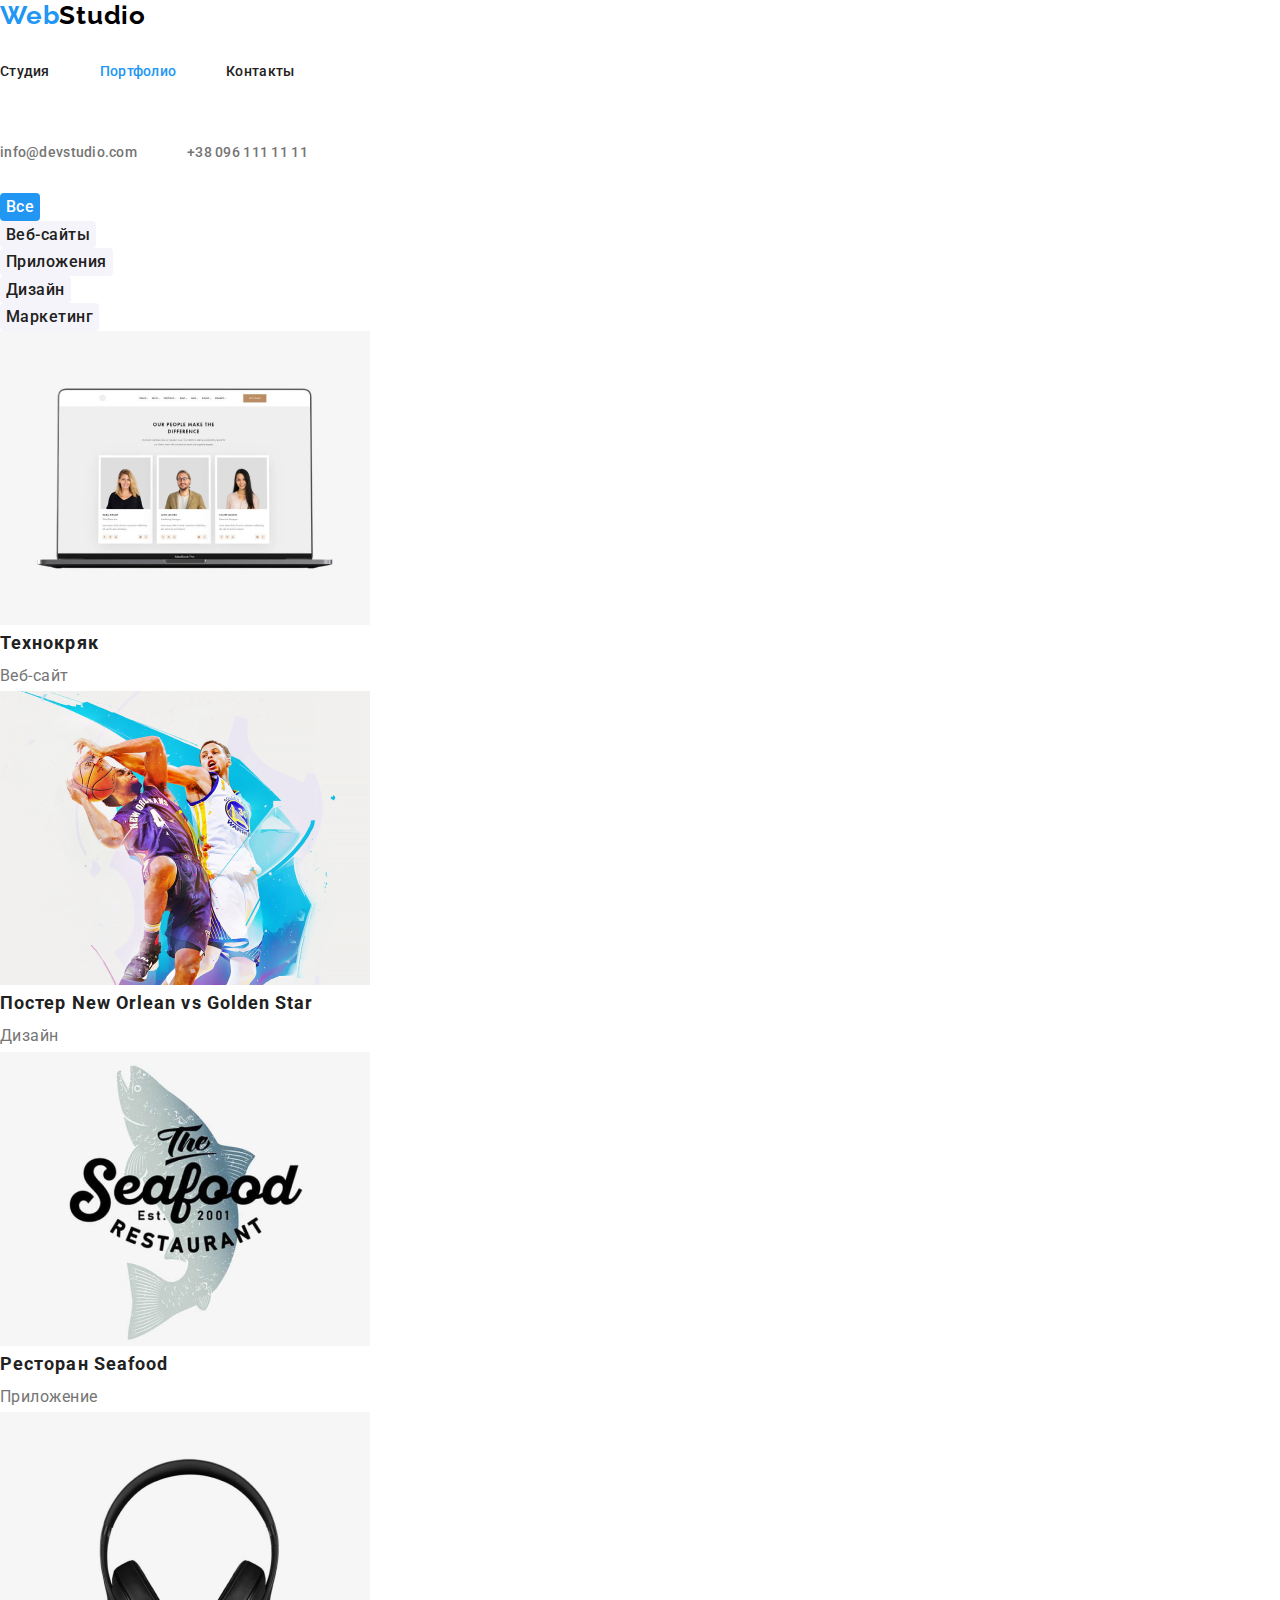
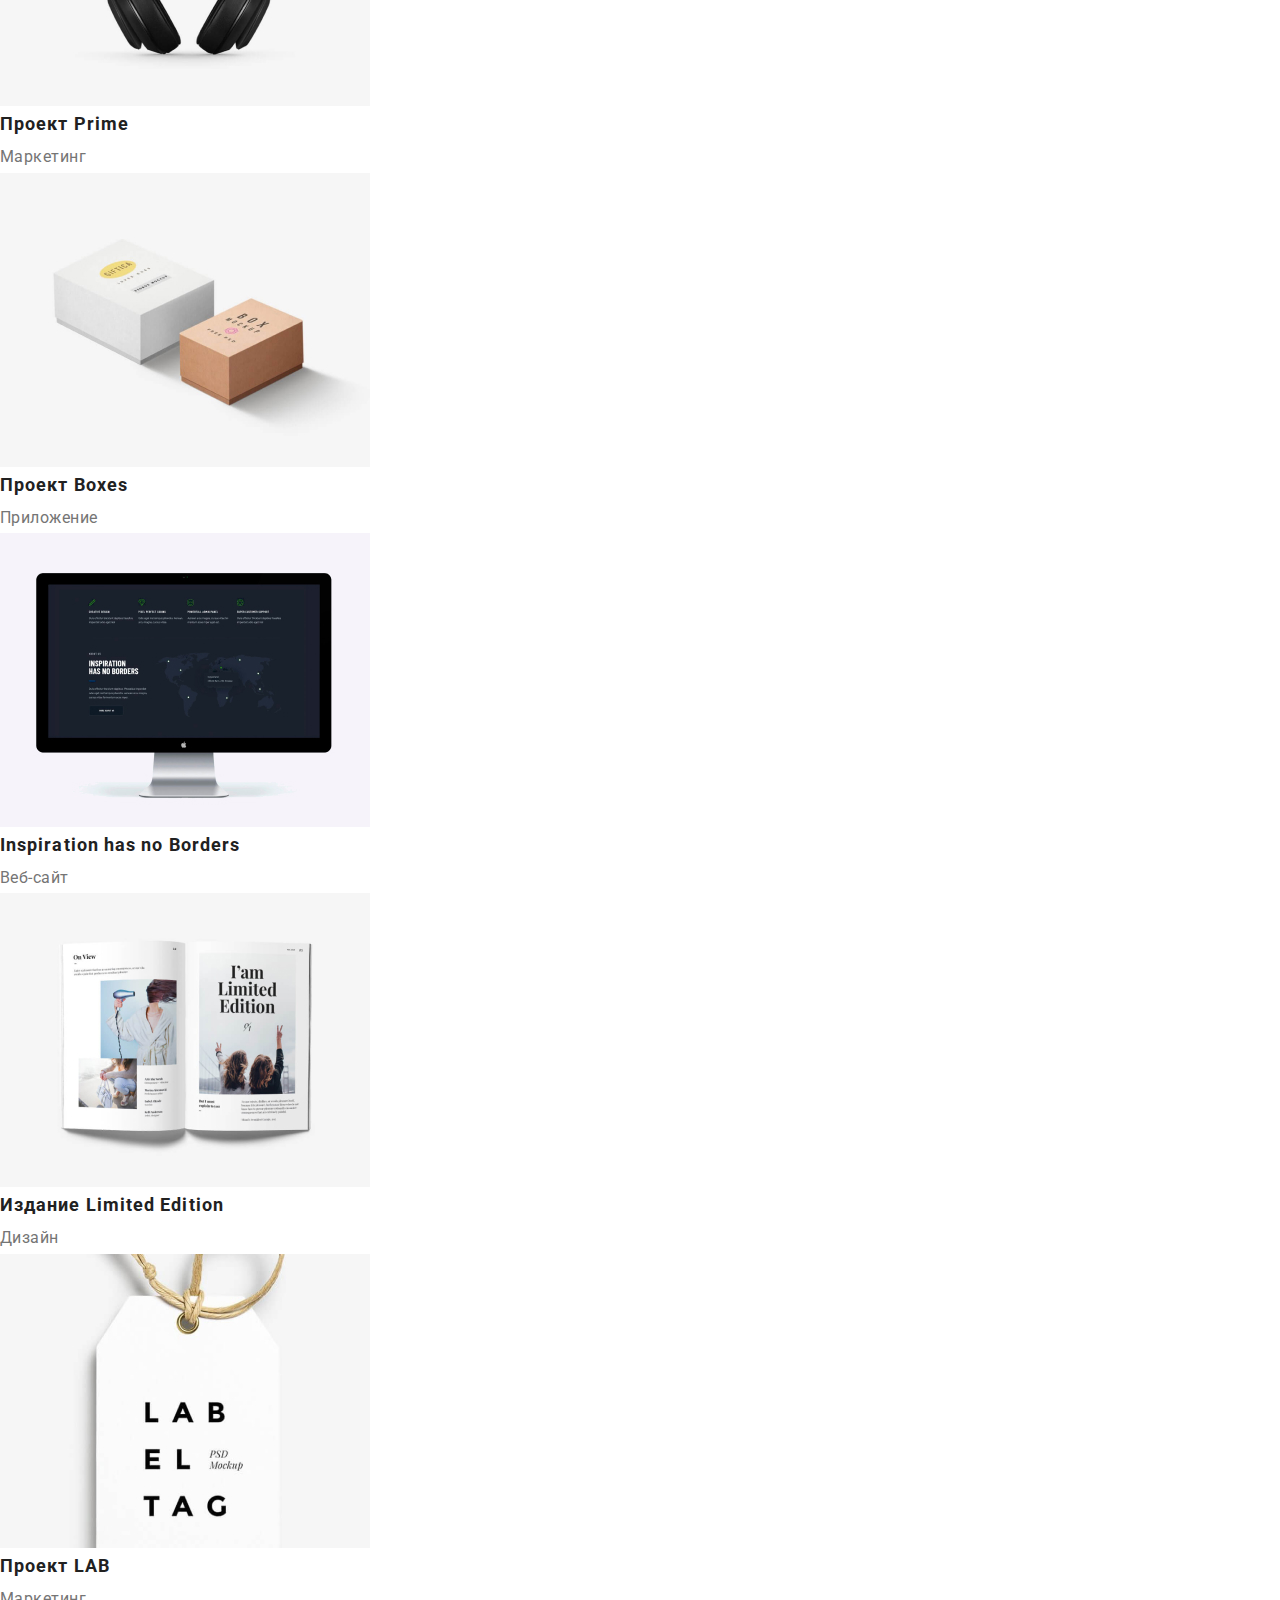
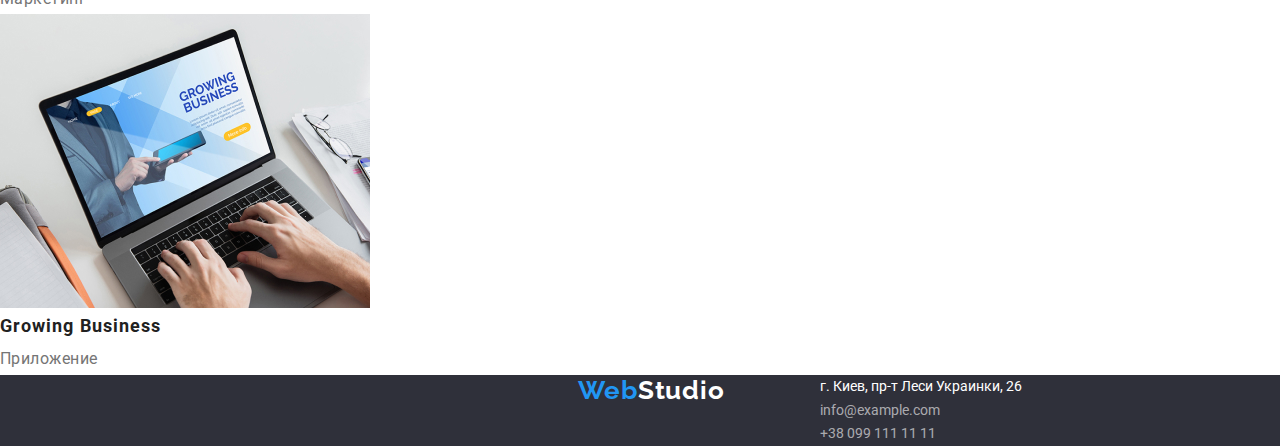
==== portfolio.html @ 2b71cb9a "Initial commit" ====
<!DOCTYPE html>
<html lang="ru">

<head>
  <meta charset="UTF-8" />
  <meta http-equiv="X-UA-Compatible" content="IE=edge" />
  <meta name="viewport" content="width=device-width, initial-scale=1.0" />
  <link rel="preconnect" href="https://fonts.googleapis.com">
  <link rel="preconnect" href="https://fonts.gstatic.com" crossorigin>
  <link href="https://fonts.googleapis.com/css2?family=Raleway:wght@700&family=Roboto:wght@400;500;700;900&display=swap"
    rel="stylesheet">
  <link rel="stylesheet" href="https://cdnjs.cloudflare.com/ajax/libs/modern-normalize/1.1.0/modern-normalize.css"
    integrity="sha512-Y0MM+V6ymRKN2zStTqzQ227DWhhp4Mzdo6gnlRnuaNCbc+YN/ZH0sBCLTM4M0oSy9c9VKiCvd4Jk44aCLrNS5Q=="
    crossorigin="anonymous" referrerpolicy="no-referrer" />
  <link rel="stylesheet" href="./css/styles.css" />
  <title>Портфолио WebStudio</title>
</head>

<body>
  <header>
    <nav>
      <a class="logo link" href="./index.html">Web<span class="logo-header">Studio</span></a>
      <ul class="nav-list list">
        <li><a class="nav-link link" href="./index.html">Студия</a></li>
        <li><a class="nav-link link current" href="./portfolio.html">Портфолио</a></li>
        <li><a class="nav-link link" href="http://google.com">Контакты</a></li>
      </ul>
    </nav>
    <ul class="contacts-list list">
      <li><a class="contacts-link link" href="mailto:info@devstudio.com">info@devstudio.com</a></li>
      <li><a class="contacts-link link" href="tel:+380961111111">+38 096 111 11 11</a></li>
    </ul>
  </header>
  <main class="portfolio">
    <section class="projects">
      <h1 class="invisible-title">Нашы работы</h1>
      <ul class="filter-list list">
        <li class="filter-item">
          <button class="filter-button current-button" type="button">Все</button>
        </li>
        <li>
          <button class="filter-button" type="button">Веб-сайты</button>
        </li>
        <li>
          <button class="filter-button" type="button">Приложения</button>
        </li>
        <li>
          <button class="filter-button" type="button">Дизайн</button>
        </li>
        <li>
          <button class="filter-button" type="button">Маркетинг</button>
        </li>
      </ul>
      <ul class="project-list list">
        <li class="project-item">
          <a class="link" href="http://google.com"><img class="projects-image" src="./image/portfolio/techno.jpg"
              alt="Веб-страница открыта на ноутбуке" width="370" />
            <h2 class="project-title">Технокряк</h2>
            <p class="project-text">Веб-сайт</p>
          </a>
        </li>
        <li class="project-item">
          <a class="link" href="http://google.com"> <img class="projects-image" src="./image/portfolio/poster.jpg"
              alt="Баскетболисты борются за мячь" width="370" />
            <h2 class="project-title">Постер <span lang="en">New Orlean vs Golden Star</span></h2>
            <p class="project-text">Дизайн</p>
          </a>
        </li>
        <li class="project-item">
          <a class="link" href="http://google.com"><img class="projects-image" src="./image/portfolio/saefood.jpg"
              alt="Логотип с рыбой на фоне" width="370" />
            <h2 class="project-title">Ресторан <span lang="en">Seafood</span></h2>
            <p class="project-text">Приложение</p>
          </a>
        </li>
        <li class="project-item">
          <a class="link" href="http://google.com"><img class="projects-image" src="./image/portfolio/prime.jpg"
              alt="Внешние наушники" width="370" />
            <h2 class="project-title">Проект <span lang="en">Prime</span></h2>
            <p class="project-text">Маркетинг</p>
          </a>
        </li>
        <li class="project-item">
          <a class="link" href="http://google.com"><img class="projects-image" src="./image/portfolio/boxes.jpg"
              alt="Две коробки" width="370" />
            <h2 class="project-title">Проект <span lang="en">Boxes</span></h2>
            <p class="project-text">Приложение</p>
          </a>
        </li>
        <li class="project-item">
          <a class="link" href="http://google.com"><img class="projects-image" src="./image/portfolio/no_Borders.jpg"
              alt="Веб-страница на мониторе" width="370" />
            <h2 class="project-title"><span lang="en">Inspiration has no Borders</span></h2>
            <p class="project-text">Веб-сайт</p>
          </a>
        </li>
        <li class="project-item">
          <a class="link" href="http://google.com"> <img class="projects-image"
              src="./image/portfolio/Limited_Edition.jpg" alt="Открытая книга" width="370" />
            <h2 class="project-title">Издание <span lang="en">Limited Edition</span></h2>
            <p class="project-text">Дизайн</p>
          </a>
        </li>
        <li class="project-item">
          <a class="link" href="http://google.com"><img class="projects-image" src="./image/portfolio/LAB.jpg"
              alt="Бирка" width="370" />
            <h2 class="project-title">Проект <span lang="en">LAB</span></h2>
            <p class="project-text">Маркетинг</p>
          </a>
        </li>
        <li class="project-item">
          <a class="link" href="http://google.com"><img class="projects-image" src="./image/portfolio/GB.jpg"
              alt="Мужчина работает на ноутбуке" width="370" />
            <h2 class="project-title"><span lang="en">Growing Business</span></h2>
            <p class="project-text">Приложение</p>
          </a>
        </li>
      </ul>
    </section>
  </main>
  <footer class="footer">
    <a class="logo link" href="./index.html">Web<span class="logo-footer">Studio</span></a>
    <address class="adress">
      <ul class="adress-list list">
        <li class="adress-item link">г. Киев, пр-т Леси Украинки, 26</li>
        <li class="adress-item"><a class="adress-link link" href="mailto:info@example.com">info@example.com</a></li>
        <li class="adress-item"><a class="adress-link link" href="tel:+380991111111">+38 099 111 11 11</a></li>
      </ul>
    </address>
  </footer>
</body>

</html>
---- css/styles.css ----
:root {
    --title-color: #212121;
    --text-color: #757575;
    --accent-color: #2196F3;
    --button-hover-coolor: #188CE8;
    --background-color: #F5F4FA;
    --footer-background-color: #2F303A;
    --white: #ffffff;
}

body {
    font-family: 'Roboto', sans-serif;
    color: var(--text-color);
    font-size: 14px;
    width: 1600px;
}

/* Обнуляючі стилі */

.list {
    list-style: none;
}

.link {
    text-decoration: none;
    font-style: normal;
}

h1,
h2,
h3,
ul,
p {
    margin: 0;
    padding: 0;
}

img {
    display: block;
}

/*Стилі хедера*/

.container {
    width: 1200px;
    margin: 0 auto;
    padding-top: 94px;
    padding-right: 15px;
    padding-bottom: 94px;
    padding-left: 15px;
}

.flex-container {
    display: flex;
    justify-content: center;
}

.container-header {
    padding-top: 0;
    padding-bottom: 0;
}

.navigation {
    display: flex;
    align-items: center;
    margin-right: 330px;
}

.logo {
    display: block;
    margin-right: 95px;

    font-family: 'Raleway', sans-serif;
    font-weight: 700;
    font-size: 26px;
    line-height: 1.2;
    letter-spacing: 0.03em;
    color: var(--accent-color);
}

.logo-header {
    color: #000;
}

.nav-list {
    display: flex;

    padding-top: 32px;
    padding-bottom: 32px;
    padding-left: 0;
    margin-top: 0;
    margin-bottom: 0;


    color: var(--text-color);
}

.nav-list :not(:last-child) {
    margin-right: 50px;
}

.nav-link {
    font-weight: 500;
    line-height: 1.14;
    letter-spacing: 0.02em;

    color: var(--title-color);
}

.nav-link:hover,
.nav-link:focus {
    color: var(--accent-color);
}

.current {
    color: var(--accent-color);
}

.contacts-list {
    display: flex;
    margin-left: auto;

    padding-top: 32px;
    padding-bottom: 32px;
    padding-left: 0;
    margin: 0;

}

.contacts-list :not(:last-child) {
    margin-right: 50px;
}

.contacts-link {
    font-weight: 500;
    line-height: 1.14;
    letter-spacing: 0.02em;

    color: var(--text-color);
}

.contacts-link:hover,
.contacts-link:focus {
    color: var(--accent-color);
}

/*Стилі головної сторінки */

.hero {
    padding-top: 200px;
    padding-right: 15px;
    padding-bottom: 200px;
    padding-left: 15px;
    background-color: var(--footer-background-color);
}

.page-title {
    font-weight: 900;
    font-size: 44px;
    line-height: 1.36;
    text-align: center;
    letter-spacing: 0.06em;
    text-transform: uppercase;

    color: var(--white);
}

.button {
    margin-top: 30px;
    margin-left: 700px;
    padding: 10px 32px;

    font-family: inherit;
    font-weight: 700;
    font-size: 16px;
    line-height: 1.9;
    text-align: center;
    letter-spacing: 0.06em;
    cursor: pointer;

    color: var(--white);
    background-color: var(--accent-color);

    box-shadow: 0px 4px 4px rgba(0, 0, 0, 0.15);
    border-radius: 4px;
    border: 0;
}

.button:hover,
.button:focus {
    background-color: var(--button-hover-coolor);
}

.invisible-title {
    display: none;
}

.preference-item:not(:last-child) {
    margin-right: 30px;
}

.preference-item {
    display: block;
    width: 270px;
}

.preference-title {
    margin-bottom: 10px;

    font-weight: 700;
    font-size: inherit;
    line-height: 1.14;
    letter-spacing: 0.03em;
    text-transform: uppercase;

    color: var(--title-color);
}

.prefrence-text {
    font-weight: 400;
    line-height: 1.7;
    letter-spacing: 0.03em;
}

.title {
    margin-bottom: 50px;

    font-weight: 700;
    font-size: 36px;
    line-height: 1.36;
    text-align: center;
    letter-spacing: 0.03em;

    color: var(--title-color);
}

.our-work-list>li:not(:last-child) {
    margin-right: 30px;
}

.team {
    background-color: var(--background-color);
}

.team-item {
    height: 368px;
    background-color: var(--white);
    border-radius: 0 0 4px 4px;
    box-shadow: #acacac 0 1px 2px 1px;
}

.team-item:not(:last-child) {
    margin-right: 30px;
}

.employee-photo {
    margin-bottom: 30px;
}


.subtitle {
    margin-bottom: 10px;

    font-weight: 500;
    font-size: 16px;
    line-height: 1.2;
    text-align: center;
    letter-spacing: 0.03em;

    color: var(--title-color);
}

.team-text {
    font-size: 16px;
    line-height: 1.2;
    text-align: center;
    letter-spacing: 0.03em;
}

/* Стилі футера */

.footer {
    background-color: var(--footer-background-color);
    display: flex;
    justify-content: center;
}

.footer-container {
    padding-top: 60px;
    padding-bottom: 60px;
    width: 1200px;
}

.logo-footer {
    font-family: 'Raleway', sans-serif;
    font-weight: 700;
    font-size: 26px;
    line-height: 1.2;
    letter-spacing: 0.03em;
    color: var(--white);
}

.adress-item {
    font-weight: 400;
    line-height: 1.71;

    color: var(--white);
}

.adress-link {
    color: rgba(255, 255, 255, 0.6);
}

.adress-link:hover {
    color: var(--accent-color);
}

/* Стилі сторінки Portfolio */

.filter-button {
    font-family: inherit;
    font-weight: 500;
    font-size: 16px;
    line-height: 1.6;
    text-align: center;
    letter-spacing: 0.03em;
    cursor: pointer;

    color: var(--title-color);
    background-color: var(--background-color);

    border-radius: 4px;
    border: 0;
}

.current-button {
    background-color: var(--accent-color);
    color: var(--white);
}

.filter-button:hover,
.filter-button:focus {
    background-color: var(--accent-color);
    color: var(--white);
}

.project-item a {
    text-decoration: none;
    color: inherit;
}

.project-title {
    font-weight: 700;
    font-size: 18px;
    line-height: 2;
    letter-spacing: 0.06em;

    color: var(--title-color);
}

.project-text {
    font-size: 16px;
    line-height: 1.9;
    letter-spacing: 0.03em;

    color: var(--text-color);
}
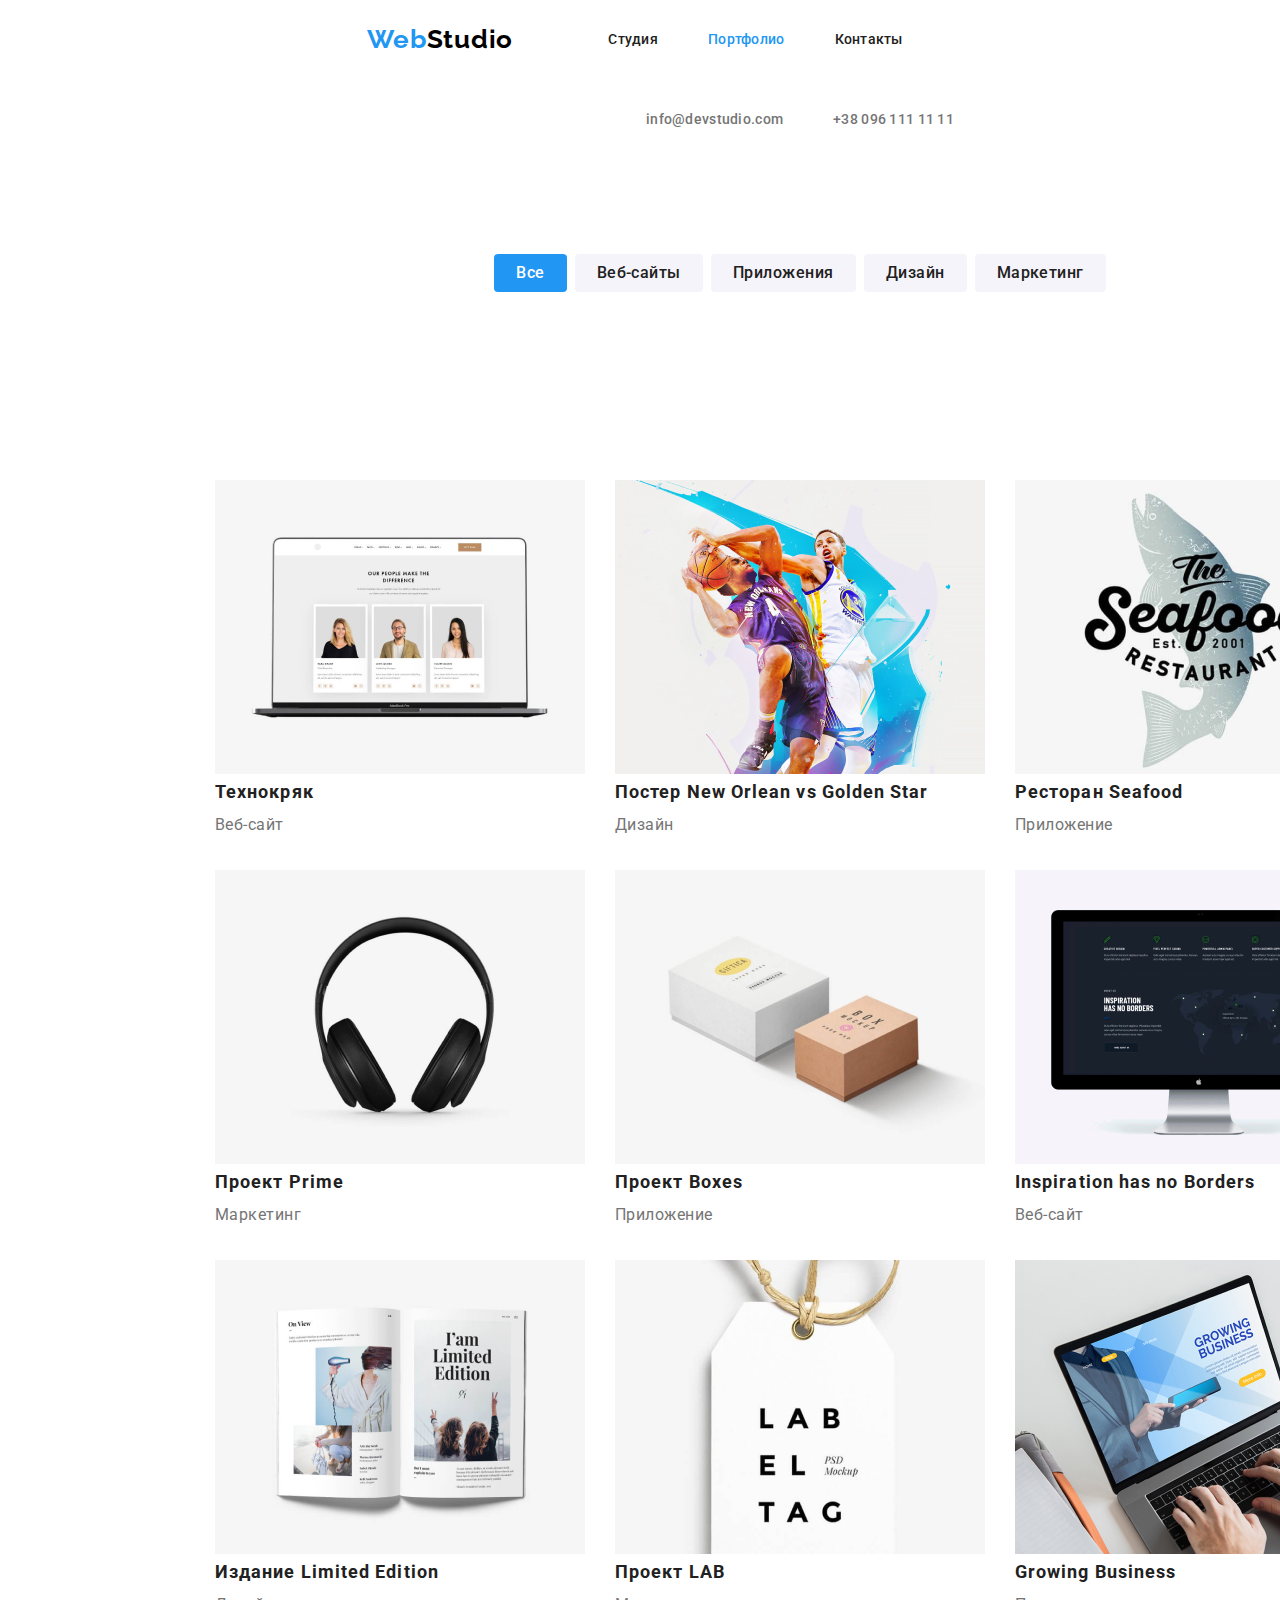
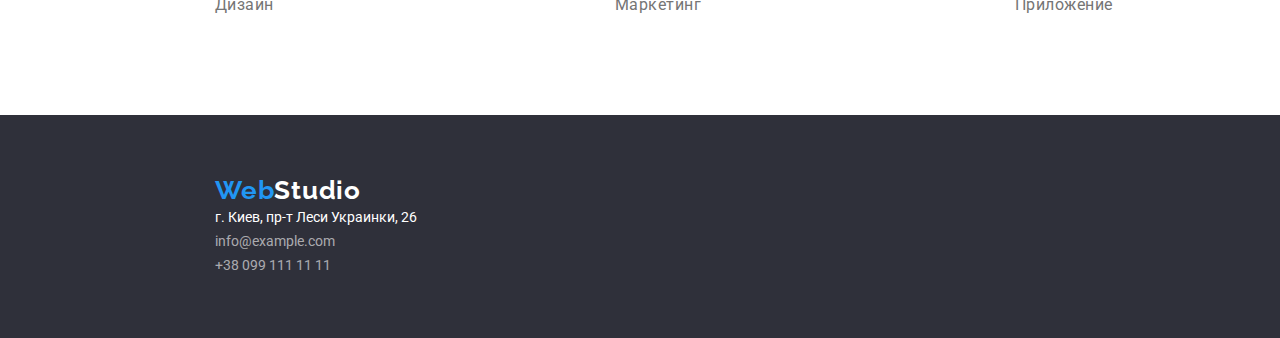
==== commit ecad3941: "Позиціонування стоінки портфоліо" ====
--- a/portfolio.html
+++ b/portfolio.html
@@ -18,115 +18,123 @@
 
 <body>
   <header>
-    <nav>
-      <a class="logo link" href="./index.html">Web<span class="logo-header">Studio</span></a>
-      <ul class="nav-list list">
-        <li><a class="nav-link link" href="./index.html">Студия</a></li>
-        <li><a class="nav-link link current" href="./portfolio.html">Портфолио</a></li>
-        <li><a class="nav-link link" href="http://google.com">Контакты</a></li>
+    <div class="container container-header flex-container">
+      <nav class="navigation">
+        <a class="logo link" href="./index.html">Web<span class="logo-header">Studio</span></a>
+        <ul class="nav-list list">
+          <li><a class="nav-link link" href="./index.html">Студия</a></li>
+          <li><a class="nav-link link current" href="./portfolio.html">Портфолио</a></li>
+          <li><a class="nav-link link" href="http://google.com">Контакты</a></li>
+        </ul>
+      </nav>
+      <ul class="contacts-list list">
+        <li><a class="contacts-link link" href="mailto:info@devstudio.com">info@devstudio.com</a></li>
+        <li><a class="contacts-link link" href="tel:+380961111111">+38 096 111 11 11</a></li>
       </ul>
-    </nav>
-    <ul class="contacts-list list">
-      <li><a class="contacts-link link" href="mailto:info@devstudio.com">info@devstudio.com</a></li>
-      <li><a class="contacts-link link" href="tel:+380961111111">+38 096 111 11 11</a></li>
-    </ul>
+    </div>
   </header>
   <main class="portfolio">
     <section class="projects">
       <h1 class="invisible-title">Нашы работы</h1>
-      <ul class="filter-list list">
-        <li class="filter-item">
-          <button class="filter-button current-button" type="button">Все</button>
-        </li>
-        <li>
-          <button class="filter-button" type="button">Веб-сайты</button>
-        </li>
-        <li>
-          <button class="filter-button" type="button">Приложения</button>
-        </li>
-        <li>
-          <button class="filter-button" type="button">Дизайн</button>
-        </li>
-        <li>
-          <button class="filter-button" type="button">Маркетинг</button>
-        </li>
-      </ul>
-      <ul class="project-list list">
-        <li class="project-item">
-          <a class="link" href="http://google.com"><img class="projects-image" src="./image/portfolio/techno.jpg"
-              alt="Веб-страница открыта на ноутбуке" width="370" />
-            <h2 class="project-title">Технокряк</h2>
-            <p class="project-text">Веб-сайт</p>
-          </a>
-        </li>
-        <li class="project-item">
-          <a class="link" href="http://google.com"> <img class="projects-image" src="./image/portfolio/poster.jpg"
-              alt="Баскетболисты борются за мячь" width="370" />
-            <h2 class="project-title">Постер <span lang="en">New Orlean vs Golden Star</span></h2>
-            <p class="project-text">Дизайн</p>
-          </a>
-        </li>
-        <li class="project-item">
-          <a class="link" href="http://google.com"><img class="projects-image" src="./image/portfolio/saefood.jpg"
-              alt="Логотип с рыбой на фоне" width="370" />
-            <h2 class="project-title">Ресторан <span lang="en">Seafood</span></h2>
-            <p class="project-text">Приложение</p>
-          </a>
-        </li>
-        <li class="project-item">
-          <a class="link" href="http://google.com"><img class="projects-image" src="./image/portfolio/prime.jpg"
-              alt="Внешние наушники" width="370" />
-            <h2 class="project-title">Проект <span lang="en">Prime</span></h2>
-            <p class="project-text">Маркетинг</p>
-          </a>
-        </li>
-        <li class="project-item">
-          <a class="link" href="http://google.com"><img class="projects-image" src="./image/portfolio/boxes.jpg"
-              alt="Две коробки" width="370" />
-            <h2 class="project-title">Проект <span lang="en">Boxes</span></h2>
-            <p class="project-text">Приложение</p>
-          </a>
-        </li>
-        <li class="project-item">
-          <a class="link" href="http://google.com"><img class="projects-image" src="./image/portfolio/no_Borders.jpg"
-              alt="Веб-страница на мониторе" width="370" />
-            <h2 class="project-title"><span lang="en">Inspiration has no Borders</span></h2>
-            <p class="project-text">Веб-сайт</p>
-          </a>
-        </li>
-        <li class="project-item">
-          <a class="link" href="http://google.com"> <img class="projects-image"
-              src="./image/portfolio/Limited_Edition.jpg" alt="Открытая книга" width="370" />
-            <h2 class="project-title">Издание <span lang="en">Limited Edition</span></h2>
-            <p class="project-text">Дизайн</p>
-          </a>
-        </li>
-        <li class="project-item">
-          <a class="link" href="http://google.com"><img class="projects-image" src="./image/portfolio/LAB.jpg"
-              alt="Бирка" width="370" />
-            <h2 class="project-title">Проект <span lang="en">LAB</span></h2>
-            <p class="project-text">Маркетинг</p>
-          </a>
-        </li>
-        <li class="project-item">
-          <a class="link" href="http://google.com"><img class="projects-image" src="./image/portfolio/GB.jpg"
-              alt="Мужчина работает на ноутбуке" width="370" />
-            <h2 class="project-title"><span lang="en">Growing Business</span></h2>
-            <p class="project-text">Приложение</p>
-          </a>
-        </li>
-      </ul>
+      <div class="container">
+        <ul class="filter-list list flex-container">
+          <li  class="filter-item">
+            <button class="filter-button current-button" type="button">Все</button>
+          </li>
+          <li class="filter-item">
+            <button class="filter-button" type="button">Веб-сайты</button>
+          </li>
+          <li class="filter-item">
+            <button class="filter-button" type="button">Приложения</button>
+          </li>
+          <li class="filter-item">
+            <button class="filter-button" type="button">Дизайн</button>
+          </li>
+          <li class="filter-item">
+            <button class="filter-button" type="button">Маркетинг</button>
+          </li>
+        </ul>
+      </div>
+      <div class="container">
+        <ul class="project-list list flex-container">
+          <li class="project-item">
+            <a class="link" href="http://google.com"><img class="projects-image" src="./image/portfolio/techno.jpg"
+                alt="Веб-страница открыта на ноутбуке" width="370" />
+              <h2 class="project-title">Технокряк</h2>
+              <p class="project-text">Веб-сайт</p>
+            </a>
+          </li>
+          <li class="project-item">
+            <a class="link" href="http://google.com"> <img class="projects-image" src="./image/portfolio/poster.jpg"
+                alt="Баскетболисты борются за мячь" width="370" />
+              <h2 class="project-title">Постер <span lang="en">New Orlean vs Golden Star</span></h2>
+              <p class="project-text">Дизайн</p>
+            </a>
+          </li>
+          <li class="project-item">
+            <a class="link" href="http://google.com"><img class="projects-image" src="./image/portfolio/saefood.jpg"
+                alt="Логотип с рыбой на фоне" width="370" />
+              <h2 class="project-title">Ресторан <span lang="en">Seafood</span></h2>
+              <p class="project-text">Приложение</p>
+            </a>
+          </li>
+          <li class="project-item">
+            <a class="link" href="http://google.com"><img class="projects-image" src="./image/portfolio/prime.jpg"
+                alt="Внешние наушники" width="370" />
+              <h2 class="project-title">Проект <span lang="en">Prime</span></h2>
+              <p class="project-text">Маркетинг</p>
+            </a>
+          </li>
+          <li class="project-item">
+            <a class="link" href="http://google.com"><img class="projects-image" src="./image/portfolio/boxes.jpg"
+                alt="Две коробки" width="370" />
+              <h2 class="project-title">Проект <span lang="en">Boxes</span></h2>
+              <p class="project-text">Приложение</p>
+            </a>
+          </li>
+          <li class="project-item">
+            <a class="link" href="http://google.com"><img class="projects-image" src="./image/portfolio/no_Borders.jpg"
+                alt="Веб-страница на мониторе" width="370" />
+              <h2 class="project-title"><span lang="en">Inspiration has no Borders</span></h2>
+              <p class="project-text">Веб-сайт</p>
+            </a>
+          </li>
+          <li class="project-item">
+            <a class="link" href="http://google.com"> <img class="projects-image" src="./image/portfolio/Limited_Edition.jpg"
+                alt="Открытая книга" width="370" />
+              <h2 class="project-title">Издание <span lang="en">Limited Edition</span></h2>
+              <p class="project-text">Дизайн</p>
+            </a>
+          </li>
+          <li class="project-item">
+            <a class="link" href="http://google.com"><img class="projects-image" src="./image/portfolio/LAB.jpg" alt="Бирка"
+                width="370" />
+              <h2 class="project-title">Проект <span lang="en">LAB</span></h2>
+              <p class="project-text">Маркетинг</p>
+            </a>
+          </li>
+          <li class="project-item">
+            <a class="link" href="http://google.com"><img class="projects-image" src="./image/portfolio/GB.jpg"
+                alt="Мужчина работает на ноутбуке" width="370" />
+              <h2 class="project-title"><span lang="en">Growing Business</span></h2>
+              <p class="project-text">Приложение</p>
+            </a>
+          </li>
+        </ul>
+      </div>
     </section>
   </main>
   <footer class="footer">
-    <a class="logo link" href="./index.html">Web<span class="logo-footer">Studio</span></a>
-    <address class="adress">
-      <ul class="adress-list list">
-        <li class="adress-item link">г. Киев, пр-т Леси Украинки, 26</li>
-        <li class="adress-item"><a class="adress-link link" href="mailto:info@example.com">info@example.com</a></li>
-        <li class="adress-item"><a class="adress-link link" href="tel:+380991111111">+38 099 111 11 11</a></li>
-      </ul>
-    </address>
+    <div class="container footer-container">
+      <a class="logo link" href="./index.html">Web<span class="logo-footer">Studio</span></a>
+      <address class="adress">
+        <ul class="adress-list list">
+          <li class="adress-item link">г. Киев, пр-т Леси Украинки, 26</li>
+          <li class="adress-item"><a class="adress-link link" href="mailto:info@example.com">info@example.com</a></li>
+          <li class="adress-item"><a class="adress-link link" href="tel:+380991111111">+38 099 111 11 11</a></li>
+        </ul>
+      </address>
+    </div>
   </footer>
 </body>
 
--- a/css/styles.css
+++ b/css/styles.css
@@ -53,6 +53,7 @@
 .flex-container {
     display: flex;
     justify-content: center;
+    flex-wrap: wrap;
 }
 
 .container-header {
@@ -85,8 +86,6 @@
 .nav-list {
     display: flex;
 
-    padding-top: 32px;
-    padding-bottom: 32px;
     padding-left: 0;
     margin-top: 0;
     margin-bottom: 0;
@@ -100,6 +99,9 @@
 }
 
 .nav-link {
+    display: block;
+    padding-top: 32px;
+    padding-bottom: 32px;
     font-weight: 500;
     line-height: 1.14;
     letter-spacing: 0.02em;
@@ -120,18 +122,20 @@
     display: flex;
     margin-left: auto;
 
+    padding-left: 0;
+    margin: 0;
+
+}
+
+.contacts-list :not(:last-child) {
+    margin-right: 50px;
+}
+
+.contacts-link {
+    display: block;
     padding-top: 32px;
     padding-bottom: 32px;
-    padding-left: 0;
-    margin: 0;
-
-}
-
-.contacts-list :not(:last-child) {
-    margin-right: 50px;
-}
-
-.contacts-link {
+
     font-weight: 500;
     line-height: 1.14;
     letter-spacing: 0.02em;
@@ -166,8 +170,9 @@
 }
 
 .button {
+    display: block;
     margin-top: 30px;
-    margin-left: 700px;
+    margin: 0 auto;
     padding: 10px 32px;
 
     font-family: inherit;
@@ -317,7 +322,13 @@
 
 /* Стилі сторінки Portfolio */
 
+.filter-item:not(:last-child){
+    margin-right: 8px;
+}
+
 .filter-button {
+    padding: 6px 22px;
+
     font-family: inherit;
     font-weight: 500;
     font-size: 16px;
@@ -344,9 +355,17 @@
     color: var(--white);
 }
 
-.project-item a {
-    text-decoration: none;
-    color: inherit;
+.project-item{
+    margin-right: 30px;
+    margin-bottom: 30px;
+}
+
+.project-item:nth-child(3n){
+    margin-right: 0;
+}
+
+.project-item:nth-last-child(-n+3){
+    margin-bottom: 0;
 }
 
 .project-title {
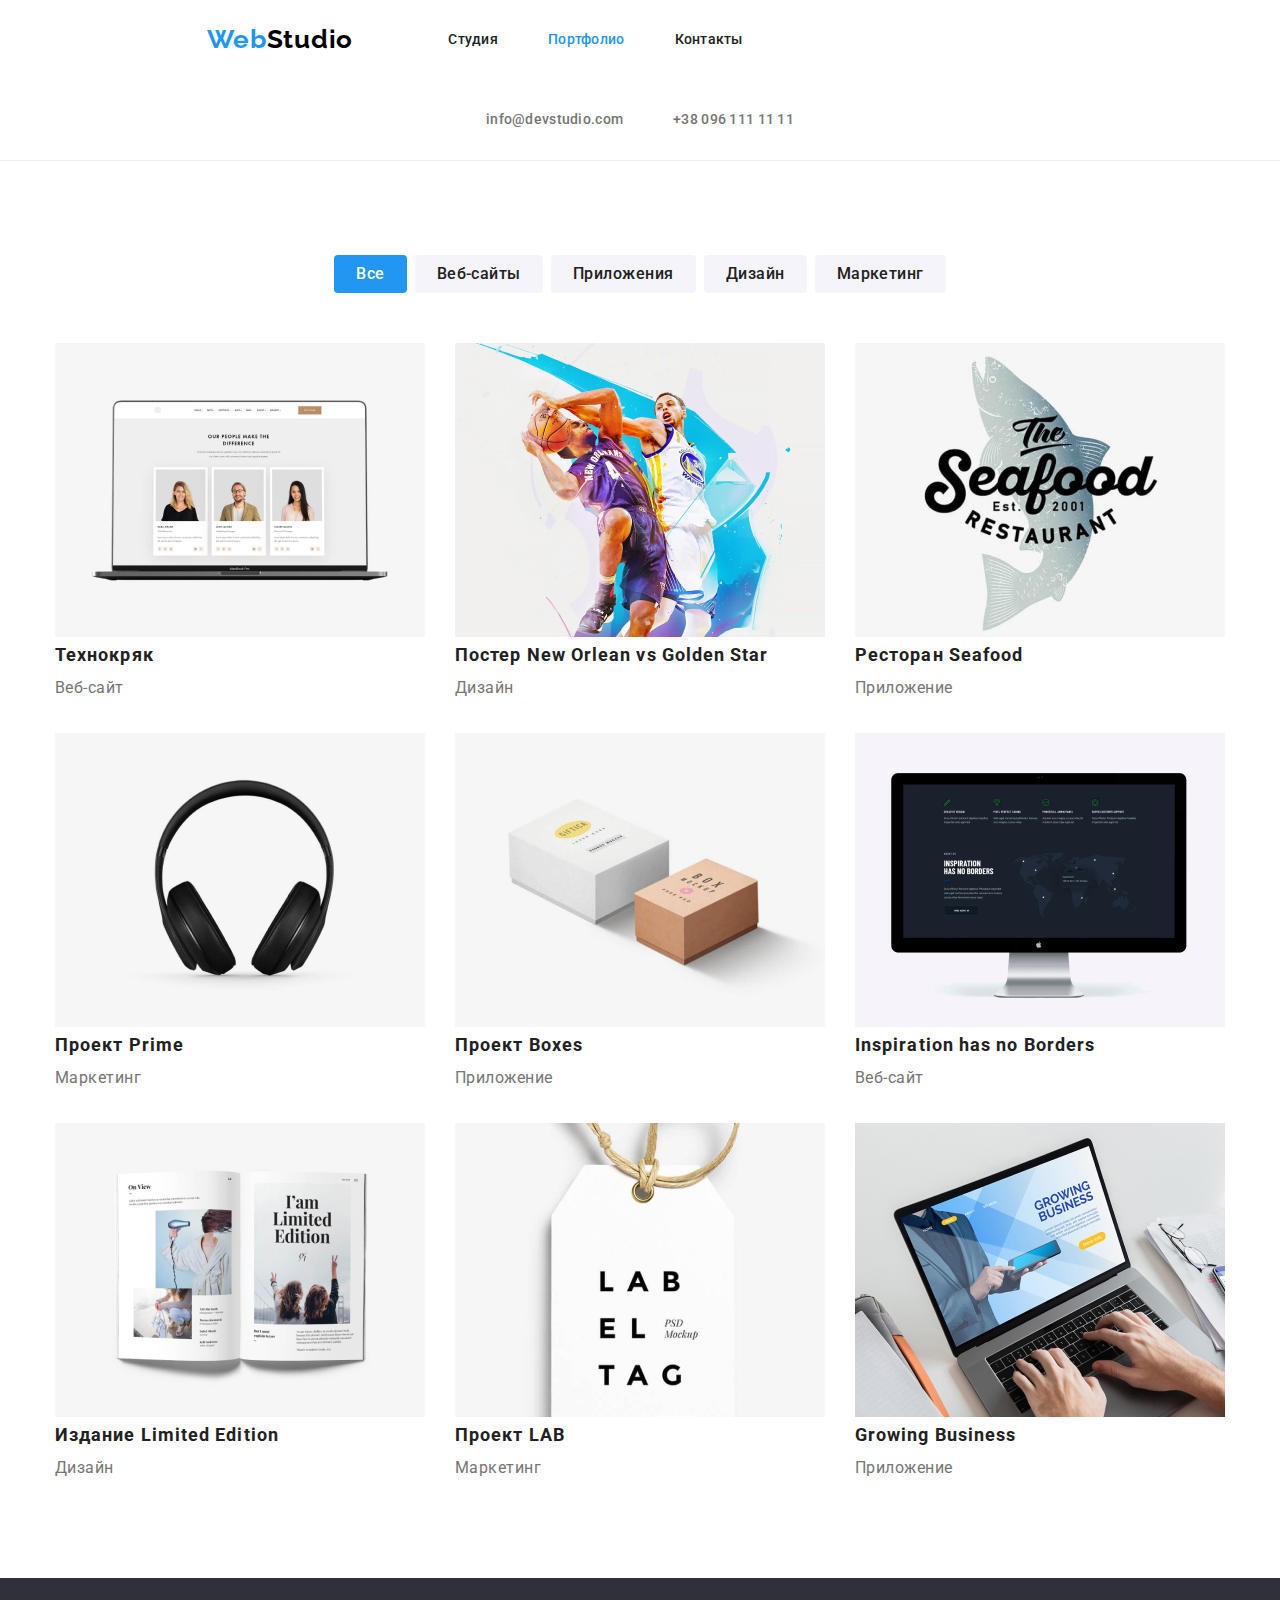
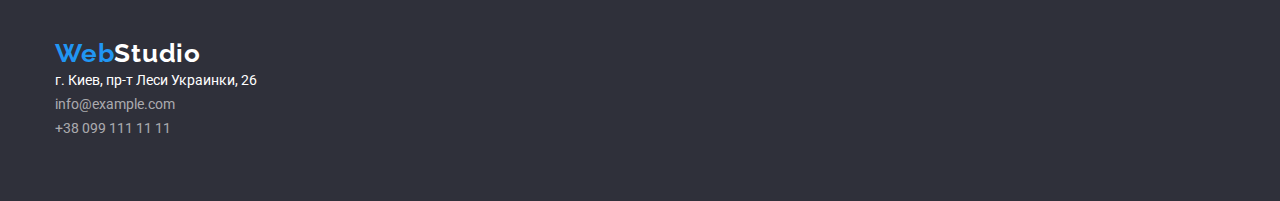
==== commit 3217d32f: "update" ====
--- a/portfolio.html
+++ b/portfolio.html
@@ -17,8 +17,8 @@
 </head>
 
 <body>
-  <header>
-    <div class="container container-header flex-container">
+  <header class="header-section">
+    <div class="container flex-container">
       <nav class="navigation">
         <a class="logo link" href="./index.html">Web<span class="logo-header">Studio</span></a>
         <ul class="nav-list list">
@@ -34,11 +34,11 @@
     </div>
   </header>
   <main class="portfolio">
-    <section class="projects">
+    <section class="projects section">
       <h1 class="invisible-title">Нашы работы</h1>
       <div class="container">
         <ul class="filter-list list flex-container">
-          <li  class="filter-item">
+          <li class="filter-item">
             <button class="filter-button current-button" type="button">Все</button>
           </li>
           <li class="filter-item">
@@ -54,8 +54,6 @@
             <button class="filter-button" type="button">Маркетинг</button>
           </li>
         </ul>
-      </div>
-      <div class="container">
         <ul class="project-list list flex-container">
           <li class="project-item">
             <a class="link" href="http://google.com"><img class="projects-image" src="./image/portfolio/techno.jpg"
@@ -100,15 +98,15 @@
             </a>
           </li>
           <li class="project-item">
-            <a class="link" href="http://google.com"> <img class="projects-image" src="./image/portfolio/Limited_Edition.jpg"
-                alt="Открытая книга" width="370" />
+            <a class="link" href="http://google.com"> <img class="projects-image"
+                src="./image/portfolio/Limited_Edition.jpg" alt="Открытая книга" width="370" />
               <h2 class="project-title">Издание <span lang="en">Limited Edition</span></h2>
               <p class="project-text">Дизайн</p>
             </a>
           </li>
           <li class="project-item">
-            <a class="link" href="http://google.com"><img class="projects-image" src="./image/portfolio/LAB.jpg" alt="Бирка"
-                width="370" />
+            <a class="link" href="http://google.com"><img class="projects-image" src="./image/portfolio/LAB.jpg"
+                alt="Бирка" width="370" />
               <h2 class="project-title">Проект <span lang="en">LAB</span></h2>
               <p class="project-text">Маркетинг</p>
             </a>
--- a/css/styles.css
+++ b/css/styles.css
@@ -1,4 +1,5 @@
 :root {
+    --header-line-color: #ECECEC;
     --title-color: #212121;
     --text-color: #757575;
     --accent-color: #2196F3;
@@ -12,7 +13,6 @@
     font-family: 'Roboto', sans-serif;
     color: var(--text-color);
     font-size: 14px;
-    width: 1600px;
 }
 
 /* Обнуляючі стилі */
@@ -44,9 +44,7 @@
 .container {
     width: 1200px;
     margin: 0 auto;
-    padding-top: 94px;
     padding-right: 15px;
-    padding-bottom: 94px;
     padding-left: 15px;
 }
 
@@ -56,9 +54,13 @@
     flex-wrap: wrap;
 }
 
-.container-header {
-    padding-top: 0;
-    padding-bottom: 0;
+.section {
+    padding-top: 94px;
+    padding-bottom: 94px;
+}
+
+.header-section {
+    border-bottom: 1px solid var(--header-line-color);
 }
 
 .navigation {
@@ -120,7 +122,7 @@
 
 .contacts-list {
     display: flex;
-    margin-left: auto;
+    /* margin-left: auto; */
 
     padding-left: 0;
     margin: 0;
@@ -159,6 +161,8 @@
 }
 
 .page-title {
+    margin-bottom: 30px;
+
     font-weight: 900;
     font-size: 44px;
     line-height: 1.36;
@@ -171,7 +175,6 @@
 
 .button {
     display: block;
-    margin-top: 30px;
     margin: 0 auto;
     padding: 10px 32px;
 
@@ -305,6 +308,10 @@
     color: var(--white);
 }
 
+.footer .logo {
+    margin-right: 0;
+}
+
 .adress-item {
     font-weight: 400;
     line-height: 1.71;
@@ -321,8 +328,11 @@
 }
 
 /* Стилі сторінки Portfolio */
-
-.filter-item:not(:last-child){
+.filter-list {
+    margin-bottom: 50px;
+}
+
+.filter-item:not(:last-child) {
     margin-right: 8px;
 }
 
@@ -355,16 +365,16 @@
     color: var(--white);
 }
 
-.project-item{
+.project-item {
     margin-right: 30px;
     margin-bottom: 30px;
 }
 
-.project-item:nth-child(3n){
+.project-item:nth-child(3n) {
     margin-right: 0;
 }
 
-.project-item:nth-last-child(-n+3){
+.project-item:nth-last-child(-n+3) {
     margin-bottom: 0;
 }
 
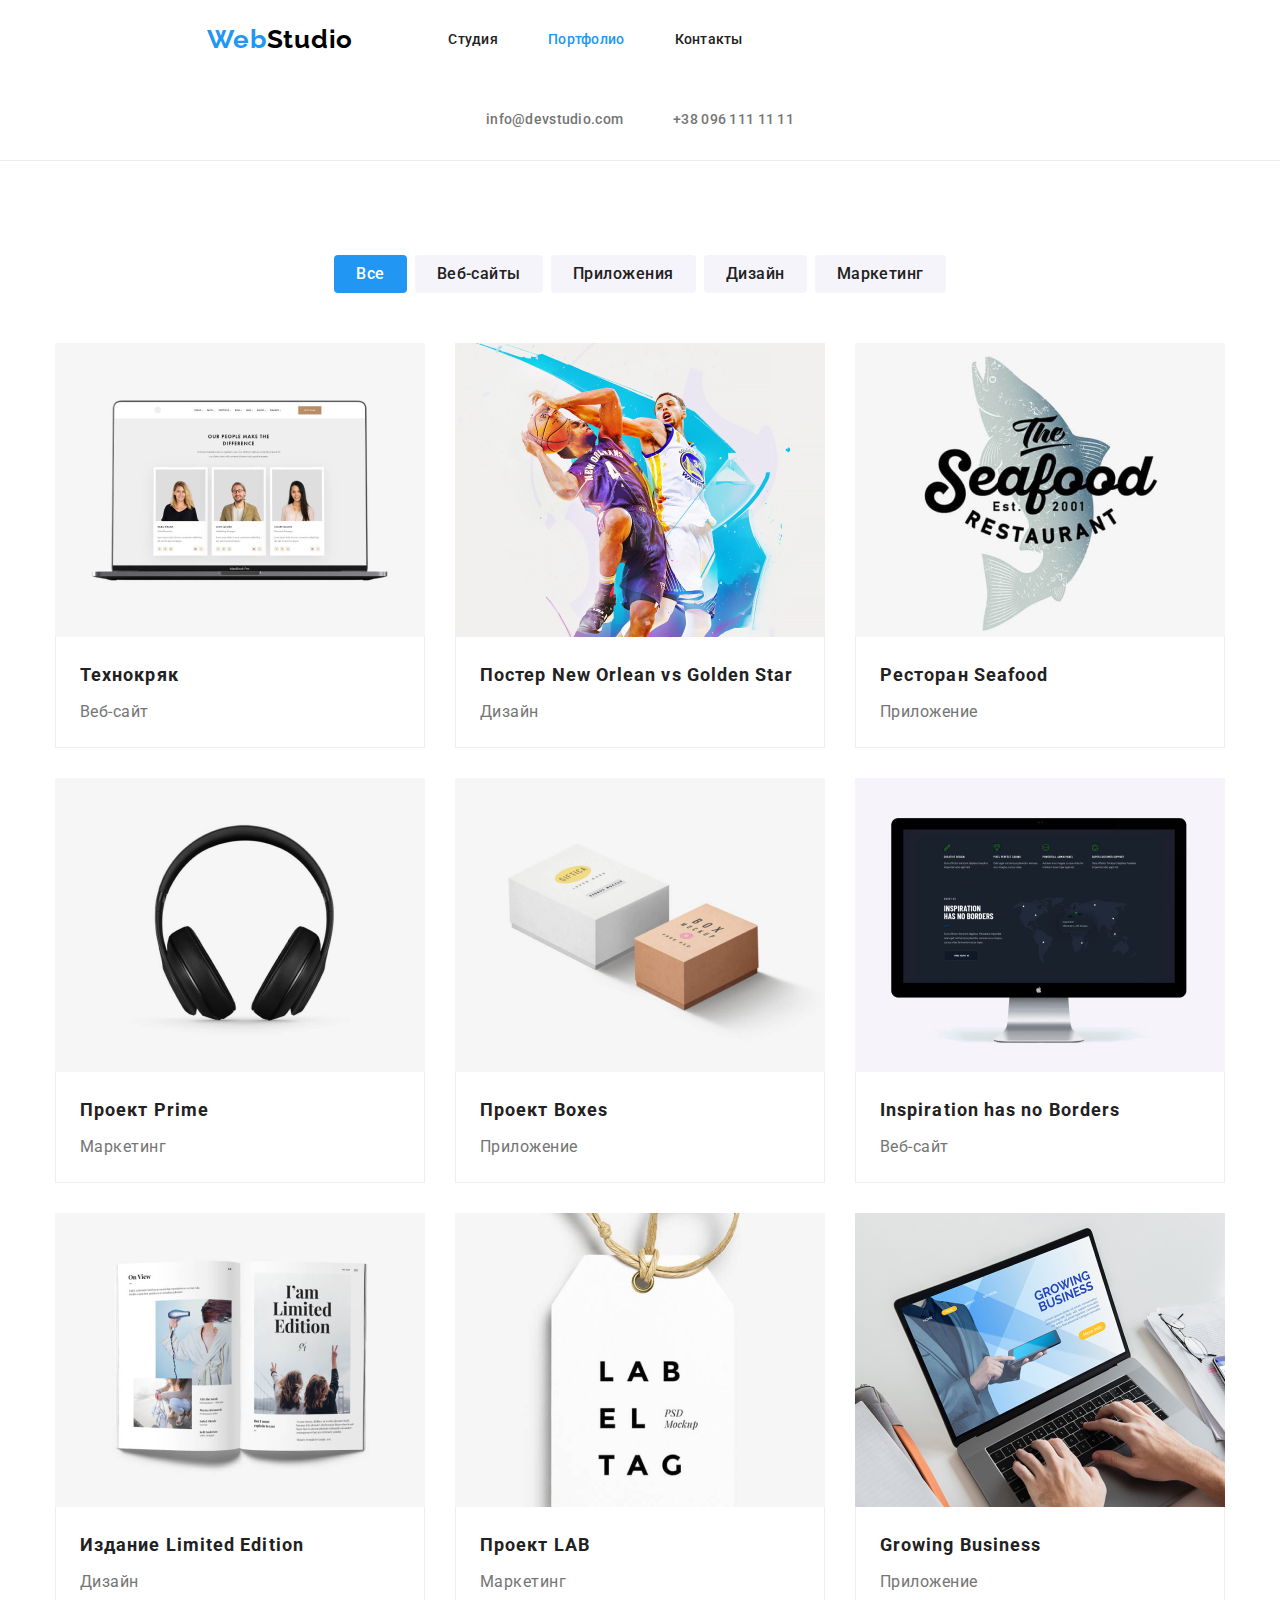
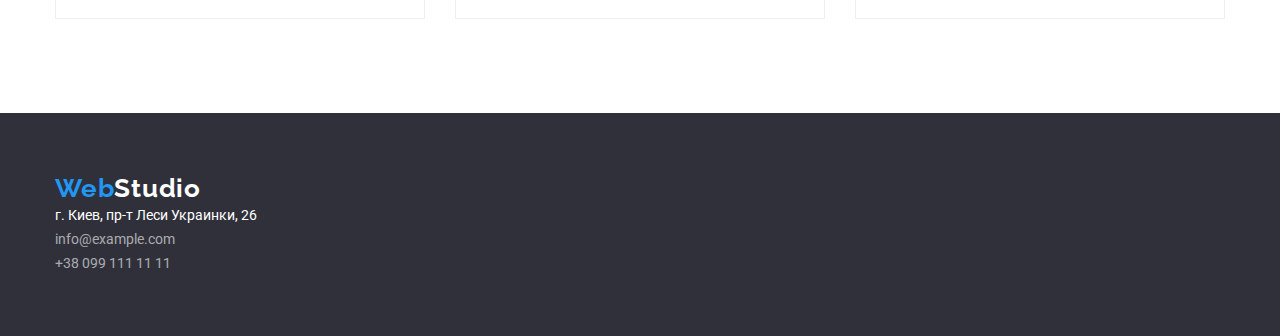
==== commit a9ef1bf7: "Update portfolio" ====
--- a/portfolio.html
+++ b/portfolio.html
@@ -58,64 +58,82 @@
           <li class="project-item">
             <a class="link" href="http://google.com"><img class="projects-image" src="./image/portfolio/techno.jpg"
                 alt="Веб-страница открыта на ноутбуке" width="370" />
-              <h2 class="project-title">Технокряк</h2>
-              <p class="project-text">Веб-сайт</p>
+              <div class="project-description">
+                <h2 class="project-title">Технокряк</h2>
+                <p class="project-text">Веб-сайт</p>
+              </div>
             </a>
           </li>
           <li class="project-item">
             <a class="link" href="http://google.com"> <img class="projects-image" src="./image/portfolio/poster.jpg"
                 alt="Баскетболисты борются за мячь" width="370" />
-              <h2 class="project-title">Постер <span lang="en">New Orlean vs Golden Star</span></h2>
-              <p class="project-text">Дизайн</p>
+              <div class="project-description">
+                <h2 class="project-title">Постер <span lang="en">New Orlean vs Golden Star</span></h2>
+                <p class="project-text">Дизайн</p>
+              </div>
             </a>
           </li>
           <li class="project-item">
             <a class="link" href="http://google.com"><img class="projects-image" src="./image/portfolio/saefood.jpg"
                 alt="Логотип с рыбой на фоне" width="370" />
-              <h2 class="project-title">Ресторан <span lang="en">Seafood</span></h2>
-              <p class="project-text">Приложение</p>
+              <div class="project-description">
+                <h2 class="project-title">Ресторан <span lang="en">Seafood</span></h2>
+                <p class="project-text">Приложение</p>
+              </div>
             </a>
           </li>
           <li class="project-item">
             <a class="link" href="http://google.com"><img class="projects-image" src="./image/portfolio/prime.jpg"
                 alt="Внешние наушники" width="370" />
-              <h2 class="project-title">Проект <span lang="en">Prime</span></h2>
-              <p class="project-text">Маркетинг</p>
+              <div class="project-description">
+                <h2 class="project-title">Проект <span lang="en">Prime</span></h2>
+                <p class="project-text">Маркетинг</p>
+              </div>
             </a>
           </li>
           <li class="project-item">
             <a class="link" href="http://google.com"><img class="projects-image" src="./image/portfolio/boxes.jpg"
                 alt="Две коробки" width="370" />
-              <h2 class="project-title">Проект <span lang="en">Boxes</span></h2>
-              <p class="project-text">Приложение</p>
+              <div class="project-description">
+                <h2 class="project-title">Проект <span lang="en">Boxes</span></h2>
+                <p class="project-text">Приложение</p>
+              </div>
             </a>
           </li>
           <li class="project-item">
             <a class="link" href="http://google.com"><img class="projects-image" src="./image/portfolio/no_Borders.jpg"
                 alt="Веб-страница на мониторе" width="370" />
-              <h2 class="project-title"><span lang="en">Inspiration has no Borders</span></h2>
-              <p class="project-text">Веб-сайт</p>
+              <div class="project-description">
+                <h2 class="project-title"><span lang="en">Inspiration has no Borders</span></h2>
+                <p class="project-text">Веб-сайт</p>
+              </div>
             </a>
           </li>
           <li class="project-item">
             <a class="link" href="http://google.com"> <img class="projects-image"
                 src="./image/portfolio/Limited_Edition.jpg" alt="Открытая книга" width="370" />
-              <h2 class="project-title">Издание <span lang="en">Limited Edition</span></h2>
-              <p class="project-text">Дизайн</p>
+              <div class="project-description">
+                <h2 class="project-title">Издание <span lang="en">Limited Edition</span></h2>
+                <p class="project-text">Дизайн</p>
+              </div>
             </a>
           </li>
           <li class="project-item">
             <a class="link" href="http://google.com"><img class="projects-image" src="./image/portfolio/LAB.jpg"
                 alt="Бирка" width="370" />
-              <h2 class="project-title">Проект <span lang="en">LAB</span></h2>
-              <p class="project-text">Маркетинг</p>
+              <div class="project-description">
+                <h2 class="project-title">Проект <span lang="en">LAB</span></h2>
+                <p class="project-text">Маркетинг</p>
+              </div>
             </a>
           </li>
           <li class="project-item">
             <a class="link" href="http://google.com"><img class="projects-image" src="./image/portfolio/GB.jpg"
                 alt="Мужчина работает на ноутбуке" width="370" />
-              <h2 class="project-title"><span lang="en">Growing Business</span></h2>
-              <p class="project-text">Приложение</p>
+              <div class="project-description">
+                <h2 class="project-title"><span lang="en">Growing Business</span></h2>
+                <p class="project-text">Приложение</p>
+              </div>
             </a>
           </li>
         </ul>
--- a/css/styles.css
+++ b/css/styles.css
@@ -5,6 +5,7 @@
     --accent-color: #2196F3;
     --button-hover-coolor: #188CE8;
     --background-color: #F5F4FA;
+    --project-border-color: #EEEEEE;
     --footer-background-color: #2F303A;
     --white: #ffffff;
 }
@@ -378,7 +379,15 @@
     margin-bottom: 0;
 }
 
+.project-description {
+    padding: 20px 24px;
+    border: 1px solid var(--project-border-color);
+    border-top: 0;
+}
+
 .project-title {
+    margin-bottom: 4px;
+
     font-weight: 700;
     font-size: 18px;
     line-height: 2;
